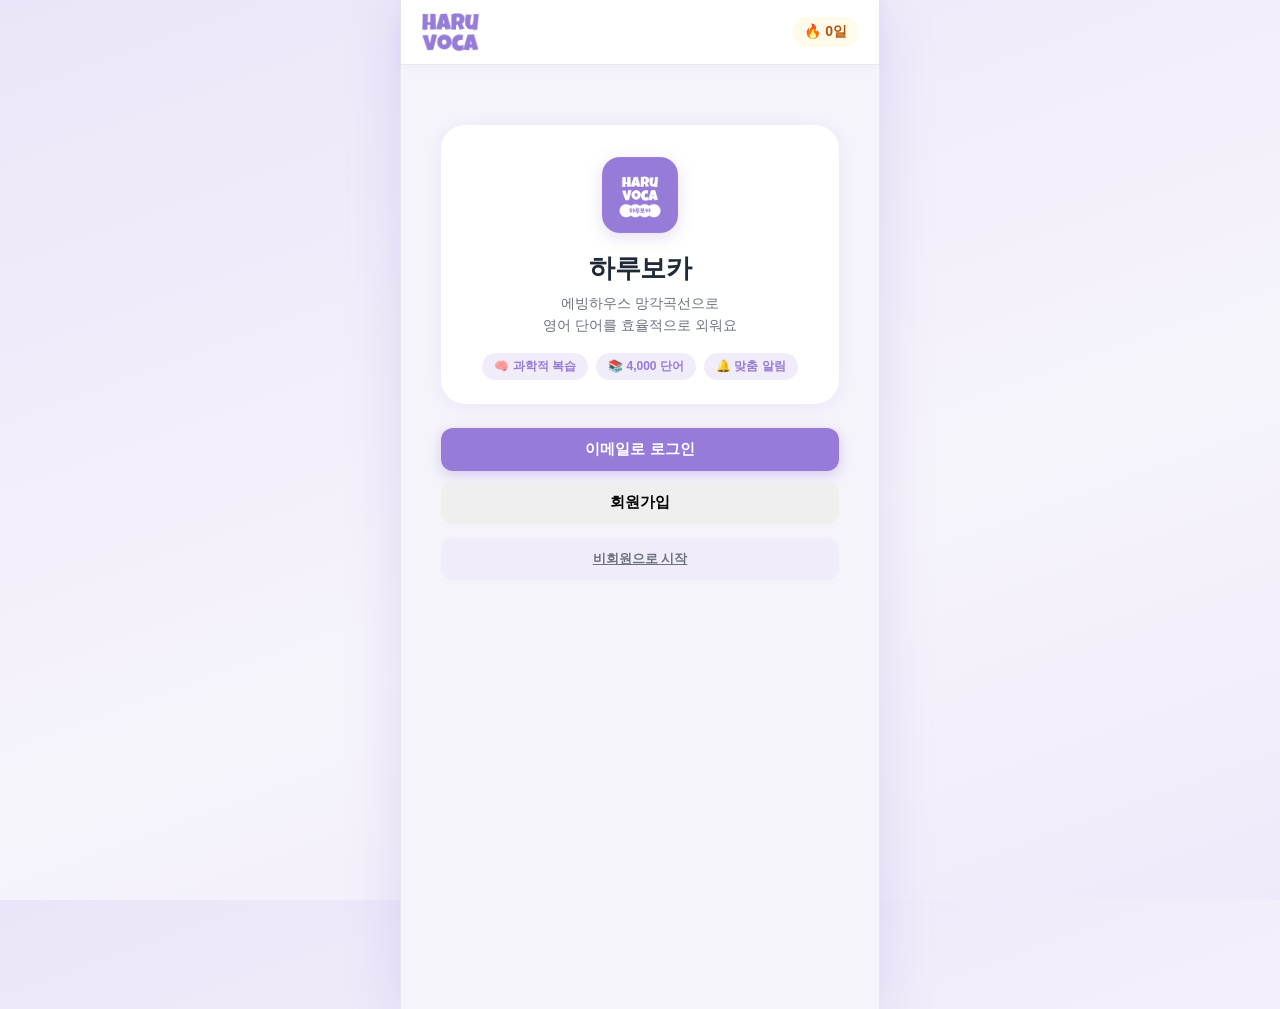
==== index.html @ da1ff1a1 "feat: 리텐션 P1 4종 — 인출 사다리·리치 큐·데일리 퀘스트·레벨테스트 검증 경쟁사 UX 분석 P1 (학습 깊이 + 습관 강화):  1) 복습 차수별 인출 사다리 (quiz" ====
<!DOCTYPE html>
<html lang="ko">
<head>
  <meta charset="UTF-8">
  <meta name="viewport" content="width=device-width, initial-scale=1.0, viewport-fit=cover">
  <meta name="theme-color" content="#967BD9">
  <meta name="description" content="하루보카 - 에빙하우스 망각곡선 기반 영어회화 단어 암기 앱">
  <title>하루보카 - 영어회화 단어암기</title>

  <!-- Google Analytics (GA4) — 본인 측정 ID(G-XXXXXXXXXX)로 한 번만 교체하면 됨 -->
  <script>
    window.GA_ID = "G-Y53DT8CBB6"; // ← GA4 속성 > 데이터 스트림에서 발급받은 측정 ID
    window.dataLayer = window.dataLayer || [];
    function gtag(){ dataLayer.push(arguments); }
    // ID가 실제 값일 때만 GA 로드 (placeholder 상태에서는 아무 동작 안 함)
    var GA_ON = /^G-/.test(GA_ID) && !/X{4}/.test(GA_ID);
    if (GA_ON) {
      var gaScript = document.createElement("script");
      gaScript.async = true;
      gaScript.src = "https://www.googletagmanager.com/gtag/js?id=" + GA_ID;
      document.head.appendChild(gaScript);
      gtag("js", new Date());
      gtag("config", GA_ID);
    }
    // 앱 어디서나 호출하는 이벤트 추적 헬퍼 (ID 미설정 시 무해한 no-op)
    window.track = function (name, params) { if (GA_ON) gtag("event", name, params || {}); };
  </script>

  <!-- Supabase (로그인 + 진도 클라우드 저장) — 프로젝트 설정 > API 에서 값 복사해 교체 -->
  <script>
    window.SB_URL = "https://zxapsgekpnfvlndfjzww.supabase.co"; // ← Project URL
    window.SB_ANON_KEY = "eyJhbGciOiJIUzI1NiIsInR5cCI6IkpXVCJ9.eyJpc3MiOiJzdXBhYmFzZSIsInJlZiI6Inp4YXBzZ2VrcG5mdmxuZGZqend3Iiwicm9sZSI6ImFub24iLCJpYXQiOjE3ODIwMTgwNjUsImV4cCI6MjA5NzU5NDA2NX0.Rm_AvhAxiQhmGgUSElL-6ewpy0_u32QNFh3IugXvucw"; // ← anon public key (공개해도 안전)
  </script>

  <!-- Web Push 알림 — `npx web-push generate-vapid-keys` 로 키 생성 후 공개키 교체 -->
  <script>
    window.VAPID_PUBLIC_KEY = "BAAKklXxAtyuZijKkfy0fbpOuPk631z1DszAO42_NxP0QZiiv7LwinhK2gp_5HCloRF3LfF2s6Z2z1jthn5cn00"; // VAPID 공개키
  </script>

  <link rel="manifest" href="manifest.json">
  <link rel="icon" type="image/png" sizes="32x32" href="icons/icon-32.png">
  <link rel="apple-touch-icon" href="icons/icon-180.png">
  <link rel="stylesheet" href="css/style.css?v=21">
</head>
<body>
  <div class="app">
    <header class="topbar">
      <img src="icons/wordmark.png" alt="하루보카 HARU VOCA" class="logo">
      <div class="topbar-streak" id="streak-badge">🔥 0일</div>
    </header>

    <main id="screen"><!-- 화면이 여기에 렌더링됨 --></main>

    <div class="ad-banner" id="ad-banner">
      <span class="ad-label">AD</span>
      <span class="ad-text">광고 영역 — 영어회화 강의 배너 자리</span>
    </div>

    <nav class="tabbar">
      <button class="tab active" data-tab="home" aria-label="홈">
        <svg viewBox="0 0 24 24" fill="none" stroke="currentColor" stroke-width="2" stroke-linecap="round" stroke-linejoin="round"><path d="M3 9l9-7 9 7v11a2 2 0 0 1-2 2H5a2 2 0 0 1-2-2z"/><polyline points="9 22 9 12 15 12 15 22"/></svg>
        <span>홈</span>
      </button>
      <button class="tab" data-tab="dict" aria-label="단어장">
        <svg viewBox="0 0 24 24" fill="none" stroke="currentColor" stroke-width="2" stroke-linecap="round" stroke-linejoin="round"><path d="M2 3h6a4 4 0 0 1 4 4v14a3 3 0 0 0-3-3H2z"/><path d="M22 3h-6a4 4 0 0 0-4 4v14a3 3 0 0 1 3-3h7z"/></svg>
        <span>단어장</span>
      </button>
      <button class="tab" data-tab="stats" aria-label="나의 학습">
        <svg viewBox="0 0 24 24" fill="none" stroke="currentColor" stroke-width="2" stroke-linecap="round" stroke-linejoin="round"><path d="M4 19.5A2.5 2.5 0 0 1 6.5 17H20"/><path d="M6.5 2H20v20H6.5A2.5 2.5 0 0 1 4 19.5v-15A2.5 2.5 0 0 1 6.5 2z"/></svg>
        <span>나의 학습</span>
      </button>
      <button class="tab" data-tab="settings" aria-label="설정">
        <svg viewBox="0 0 24 24" fill="none" stroke="currentColor" stroke-width="2" stroke-linecap="round" stroke-linejoin="round"><line x1="4" y1="21" x2="4" y2="14"/><line x1="4" y1="10" x2="4" y2="3"/><line x1="12" y1="21" x2="12" y2="12"/><line x1="12" y1="8" x2="12" y2="3"/><line x1="20" y1="21" x2="20" y2="16"/><line x1="20" y1="12" x2="20" y2="3"/><line x1="1" y1="14" x2="7" y2="14"/><line x1="9" y1="8" x2="15" y2="8"/><line x1="17" y1="16" x2="23" y2="16"/></svg>
        <span>설정</span>
      </button>
    </nav>
  </div>

  <!-- 단어 청크(id 구간별 분할)는 반드시 data.js(조립)보다 먼저 로드 -->
  <script src="js/data/words-1.js?v=21"></script>
  <script src="js/data/words-2.js?v=21"></script>
  <script src="js/data.js?v=21"></script>
  <script src="js/srs.js?v=21"></script>
  <script src="js/notifications.js?v=21"></script>
  <script src="js/app.js?v=21"></script>
  <script type="module" src="js/cloud.js?v=21"></script>
</body>
</html>
---- css/style.css ----
/* ===== 기본 설정 ===== */
* { margin: 0; padding: 0; box-sizing: border-box; }
:root {
  /* 하루보카 브랜드 컬러 (아이콘 보라색 #967BD9 기준) */
  --primary: #967BD9;
  --primary-light: #F1ECFA;
  --primary-dark: #6A4DC4;
  --green: #10b981;
  --green-light: #ecfdf5;
  --red: #ef4444;
  --red-light: #fef2f2;
  --amber: #f59e0b;
  --amber-light: #fffbeb;
  --bg: #F6F4FB;
  --card: #ffffff;
  --text: #1f2937;
  --text-sub: #6b7280;
  --border: #e5e7eb;
  --radius: 16px;
}
html, body { height: 100%; }
body {
  font-family: "Pretendard", -apple-system, BlinkMacSystemFont, "Segoe UI", "Malgun Gothic", sans-serif;
  background: var(--bg);
  color: var(--text);
  -webkit-tap-highlight-color: transparent;
}

.app {
  max-width: 480px;
  margin: 0 auto;
  min-height: 100vh;
  display: flex;
  flex-direction: column;
  background: var(--bg);
}

/* ===== 상단바 ===== */
.topbar {
  display: flex;
  justify-content: space-between;
  align-items: center;
  padding: 12px 20px;
  background: var(--card);
  border-bottom: 1px solid var(--border);
  box-shadow: 0 2px 12px rgba(150, 123, 217, 0.08);
  position: sticky;
  top: 0;
  z-index: 10;
}
.topbar .logo { height: 40px; display: block; }
.topbar-streak {
  font-size: 14px;
  font-weight: 600;
  background: var(--amber-light);
  color: #b45309;
  padding: 6px 12px;
  border-radius: 999px;
}

/* ===== 메인 화면 ===== */
#screen {
  flex: 1;
  padding: 20px 16px 24px;
  overflow-y: auto;
}

.greeting { margin-bottom: 16px; }
.greeting h2 { font-size: 20px; margin-bottom: 4px; }
.greeting p { color: var(--text-sub); font-size: 14px; }

/* ===== 카드 공통 ===== */
.card {
  background: var(--card);
  border-radius: var(--radius);
  padding: 18px;
  margin-bottom: 12px;
  border: 1px solid var(--border);
  box-shadow: 0 2px 10px rgba(150, 123, 217, 0.06);
}
.card-row {
  display: flex;
  justify-content: space-between;
  align-items: center;
  gap: 12px;
}
.card-title { font-size: 16px; font-weight: 700; margin-bottom: 4px; }
.card-sub { font-size: 13px; color: var(--text-sub); }
.card.done { opacity: 0.65; }

.badge {
  display: inline-block;
  font-size: 12px;
  font-weight: 700;
  padding: 4px 10px;
  border-radius: 999px;
  margin-bottom: 8px;
}
.badge-new { background: var(--primary-light); color: var(--primary); }
.badge-r1 { background: var(--green-light); color: #047857; }
.badge-r2 { background: var(--amber-light); color: #b45309; }
.badge-r3 { background: var(--red-light); color: #b91c1c; }
.badge-done { background: var(--border); color: var(--text-sub); }

/* ===== 버튼 ===== */
.btn {
  display: inline-block;
  white-space: nowrap;
  flex-shrink: 0;
  border: none;
  border-radius: 12px;
  font-size: 15px;
  font-weight: 700;
  padding: 12px 20px;
  cursor: pointer;
  font-family: inherit;
  transition: transform 0.1s;
}
.btn:active { transform: scale(0.97); }
.btn-primary {
  background: var(--primary);
  color: #fff;
  box-shadow: 0 4px 14px rgba(150, 123, 217, 0.35);
}
.btn-ghost { background: var(--primary-light); color: var(--primary); }
.btn-green { background: var(--green); color: #fff; }
.btn-danger { background: var(--red-light); color: var(--red); }
.btn-block { display: block; width: 100%; text-align: center; }
.btn-sm { padding: 9px 16px; font-size: 14px; }
.btn:disabled { opacity: 0.5; cursor: default; }

/* ===== 발음 듣기 버튼 ===== */
.speak-btn {
  border: none;
  background: var(--primary-light);
  border-radius: 999px;
  width: 36px;
  height: 36px;
  font-size: 16px;
  cursor: pointer;
  vertical-align: middle;
  margin-left: 4px;
  transition: transform 0.1s;
}
.speak-btn:active { transform: scale(0.88); }
.speak-btn.sm { width: 27px; height: 27px; font-size: 12px; }

/* ===== 학습 카드 (단어 암기) ===== */
.word-card {
  background: var(--card);
  border-radius: 20px;
  padding: 28px 22px;
  border: 1px solid var(--border);
  text-align: center;
  margin-bottom: 16px;
  min-height: 340px;
  display: flex;
  flex-direction: column;
  justify-content: center;
}
.word-card .word { font-size: 34px; font-weight: 800; color: var(--primary-dark); }
.word-card .pron { font-size: 14px; color: var(--text-sub); margin: 6px 0 14px; }
.word-card .mean { font-size: 18px; font-weight: 600; margin-bottom: 18px; }
.example {
  text-align: left;
  background: var(--primary-light);
  border-radius: 12px;
  padding: 12px 14px;
  margin-top: 8px;
}
.example .en { font-size: 15px; font-weight: 600; color: var(--primary-dark); }
.example .ko { font-size: 13px; color: var(--text-sub); margin-top: 3px; }

.learn-progress {
  text-align: center;
  font-size: 14px;
  color: var(--text-sub);
  margin-bottom: 12px;
  font-weight: 600;
}
.learn-nav { display: flex; gap: 10px; }
.learn-nav .btn { flex: 1; }

/* ===== 퀴즈 ===== */
.quiz-q {
  text-align: center;
  margin: 24px 0;
}
.quiz-q .label { font-size: 13px; color: var(--text-sub); margin-bottom: 8px; }
.quiz-q .word { font-size: 32px; font-weight: 800; color: var(--primary-dark); }
.choices { display: flex; flex-direction: column; gap: 10px; }
.choice {
  background: var(--card);
  border: 2px solid var(--border);
  border-radius: 12px;
  padding: 14px 16px;
  font-size: 15px;
  text-align: left;
  cursor: pointer;
  font-family: inherit;
  font-weight: 500;
}
.choice.correct { border-color: var(--green); background: var(--green-light); }
.choice.wrong { border-color: var(--red); background: var(--red-light); }
.choice:disabled { cursor: default; }
.quiz-feedback {
  text-align: center;
  font-weight: 700;
  margin: 14px 0;
  font-size: 16px;
  min-height: 24px;
}
.quiz-feedback.ok { color: var(--green); }
.quiz-feedback.no { color: var(--red); }

/* ===== 결과 화면 ===== */
.result-box { text-align: center; padding: 40px 0 20px; }
.result-box .emoji { font-size: 56px; }
.result-box h2 { margin: 14px 0 6px; }
.result-box p { color: var(--text-sub); font-size: 14px; margin-bottom: 24px; }

/* ===== 통계 ===== */
.stat-grid {
  display: grid;
  grid-template-columns: 1fr 1fr;
  gap: 12px;
  margin-bottom: 16px;
}
.stat-grid.three { grid-template-columns: 1fr 1fr 1fr; }
.stat-box {
  background: var(--card);
  border: 1px solid var(--border);
  border-radius: var(--radius);
  padding: 16px;
  text-align: center;
}
.stat-box .num { font-size: 26px; font-weight: 800; color: var(--primary); }
.stat-box .lbl { font-size: 12px; color: var(--text-sub); margin-top: 4px; }

.batch-list .card { padding: 14px 16px; }
.batch-words { font-size: 14px; font-weight: 600; margin-top: 2px; }

/* ===== 설정 ===== */
.setting-row {
  display: flex;
  justify-content: space-between;
  align-items: center;
  padding: 14px 0;
  border-bottom: 1px solid var(--border);
}
.setting-row:last-child { border-bottom: none; }
.setting-row select {
  font-family: inherit;
  font-size: 14px;
  padding: 8px 12px;
  border-radius: 10px;
  border: 1px solid var(--border);
  background: var(--bg);
}

/* ===== 광고 배너 ===== */
.ad-banner {
  display: flex;
  align-items: center;
  justify-content: center;
  gap: 8px;
  height: 56px;
  background: #ffffff;
  border-top: 1px dashed var(--border);
  color: var(--text-sub);
  font-size: 13px;
}
.ad-label {
  font-size: 10px;
  font-weight: 800;
  border: 1px solid var(--text-sub);
  border-radius: 4px;
  padding: 1px 5px;
}

/* ===== 하단 탭바 (2026 트렌드: pill 활성 표시 + 글래스 블러) ===== */
.tabbar {
  display: flex;
  gap: 6px;
  background: rgba(255, 255, 255, 0.92);
  -webkit-backdrop-filter: blur(14px);
  backdrop-filter: blur(14px);
  border-top: 1px solid var(--border);
  padding: 8px 14px calc(8px + env(safe-area-inset-bottom));
  position: sticky;
  bottom: 0;
  z-index: 10;
}
.tab {
  flex: 1;
  background: none;
  border: none;
  min-height: 50px; /* 터치 영역 48px+ 확보 */
  padding: 7px 0 6px;
  border-radius: 14px;
  color: var(--text-sub);
  cursor: pointer;
  display: flex;
  flex-direction: column;
  align-items: center;
  justify-content: center;
  gap: 3px;
  font-family: inherit;
  transition: background 0.2s, color 0.2s, transform 0.1s;
}
.tab:active { transform: scale(0.94); }
.tab svg { width: 23px; height: 23px; }
.tab span { font-size: 11px; font-weight: 600; letter-spacing: -0.2px; }
.tab.active {
  background: var(--primary-light);
  color: var(--primary-dark);
}
.tab.active svg { stroke-width: 2.4; }
.tab.active span { font-weight: 800; }

/* ===== 캐릭터 & 레벨 ===== */
.char-card {
  display: flex;
  align-items: center;
  gap: 14px;
  background: linear-gradient(135deg, #F1ECFA 0%, #ffffff 70%);
  border: 1px solid var(--border);
  border-radius: var(--radius);
  padding: 16px;
  margin-bottom: 12px;
  box-shadow: 0 2px 10px rgba(150, 123, 217, 0.08);
  text-align: left;
}
.char-card.compact { padding: 12px 16px; }
.char-icon { font-size: 44px; line-height: 1; }
.char-card.compact .char-icon { font-size: 34px; }
.char-info { flex: 1; min-width: 0; }
.char-name { font-weight: 800; font-size: 15px; }
.char-lv { color: var(--primary-dark); }
.xp-bar {
  height: 8px;
  background: #e7e1f3;
  border-radius: 999px;
  overflow: hidden;
  margin-top: 6px;
}
.xp-fill {
  height: 100%;
  background: linear-gradient(90deg, var(--primary), #b9a3e8);
  border-radius: 999px;
  transition: width 0.4s;
}
.xp-text { font-size: 11px; color: var(--text-sub); margin-top: 4px; }
.xp-gain {
  display: inline-block;
  background: var(--primary-light);
  color: var(--primary-dark);
  font-weight: 800;
  font-size: 15px;
  padding: 8px 16px;
  border-radius: 999px;
  margin: 4px 0 10px;
}

/* ===== 섹션 제목 ===== */
.section-title {
  font-size: 16px;
  margin: 18px 0 10px;
}
.section-sub { font-size: 13px; color: var(--text-sub); font-weight: 600; }

/* ===== 뱃지 ===== */
.badge-grid {
  display: grid;
  grid-template-columns: repeat(3, 1fr);
  gap: 10px;
}
.badge-item {
  background: var(--card);
  border: 1px solid var(--border);
  border-radius: 14px;
  padding: 12px 6px;
  text-align: center;
  box-shadow: 0 2px 8px rgba(150, 123, 217, 0.05);
}
.badge-item .bi-icon { font-size: 26px; }
.badge-item .bi-name { font-size: 12px; font-weight: 800; margin-top: 4px; }
.badge-item .bi-desc { font-size: 10px; color: var(--text-sub); margin-top: 2px; }
.badge-item.locked { opacity: 0.4; filter: grayscale(1); }

/* ===== 테마 칩 ===== */
.theme-chips {
  display: flex;
  gap: 8px;
  overflow-x: auto;
  padding-bottom: 6px;
  margin-bottom: 8px;
  -webkit-overflow-scrolling: touch;
  scrollbar-width: none;
}
.theme-chips::-webkit-scrollbar { display: none; }
.chip {
  flex-shrink: 0;
  border: 1px solid var(--border);
  background: var(--card);
  color: var(--text-sub);
  border-radius: 999px;
  padding: 8px 14px;
  font-size: 13px;
  font-weight: 600;
  cursor: pointer;
  font-family: inherit;
  transition: background 0.15s, color 0.15s;
}
.chip.active {
  background: var(--primary);
  border-color: var(--primary);
  color: #fff;
}

/* ===== 단어장 테마 그룹 (접이식) ===== */
.top-chips { margin-bottom: 10px; }
.theme-groups {
  display: flex;
  flex-direction: column;
  gap: 8px;
  margin-bottom: 4px;
}
.theme-group {
  border: 1px solid var(--border);
  border-radius: 12px;
  background: var(--card);
  overflow: hidden;
}
.theme-group > summary {
  list-style: none;
  cursor: pointer;
  user-select: none;
  display: flex;
  align-items: center;
  gap: 8px;
  padding: 12px 14px;
  font-size: 14px;
  font-weight: 700;
  color: var(--text);
}
.theme-group > summary::-webkit-details-marker { display: none; }
.theme-group > summary .tg-name { flex: 1; }
.theme-group > summary .tg-meta {
  font-size: 12px;
  font-weight: 600;
  color: var(--text-sub);
  background: var(--bg);
  border-radius: 999px;
  padding: 2px 9px;
}
.theme-group > summary::after {
  content: "▾";
  color: var(--text-sub);
  font-size: 12px;
  transition: transform 0.2s;
}
.theme-group[open] > summary::after { transform: rotate(180deg); }
.theme-group[open] > summary { color: var(--primary); }
.theme-group .theme-chips {
  flex-wrap: wrap;
  overflow: visible;
  padding: 0 12px 12px;
  margin: 0;
}

/* ===== 단어장 ===== */
.search-input {
  width: 100%;
  box-sizing: border-box;
  padding: 12px 14px;
  border-radius: 12px;
  border: 1px solid var(--border);
  background: var(--card);
  font-family: inherit;
  font-size: 15px;
  margin-bottom: 12px;
}
.search-input:focus {
  outline: none;
  border-color: var(--primary);
  box-shadow: 0 0 0 3px rgba(150, 123, 217, 0.2);
}
.word-item {
  background: var(--card);
  border: 1px solid var(--border);
  border-radius: 14px;
  margin-bottom: 8px;
  box-shadow: 0 2px 10px rgba(150, 123, 217, 0.05);
}
.word-item summary {
  display: flex;
  justify-content: space-between;
  align-items: center;
  gap: 10px;
  padding: 12px 14px;
  cursor: pointer;
  list-style: none;
}
.word-item summary::-webkit-details-marker { display: none; }
.word-item summary .badge { margin: 0; flex-shrink: 0; }
.wi-word { font-weight: 800; font-size: 16px; color: var(--primary-dark); }
.wi-pron { font-weight: 400; font-size: 12px; color: var(--text-sub); }
.wi-mean { font-size: 13px; margin-top: 2px; }
.wi-body { padding: 0 14px 12px; }

/* ===== PC(데스크톱) 화면 — 모바일 앱이 가운데 떠 있는 스타일 ===== */
@media (min-width: 540px) {
  body {
    background: linear-gradient(160deg, #ece5f9 0%, #f6f4fb 60%, #efeafa 100%);
  }
  .app {
    border-left: 1px solid var(--border);
    border-right: 1px solid var(--border);
    box-shadow: 0 10px 50px rgba(150, 123, 217, 0.22);
  }
}

/* ===== 빈 상태 ===== */
.empty {
  text-align: center;
  padding: 40px 20px;
  color: var(--text-sub);
}
.empty .emoji { font-size: 44px; margin-bottom: 10px; }

/* ===== 단어장 카테고리 카드 ===== */
.cat-section {
  font-size: 13px;
  font-weight: 700;
  color: var(--text-sub);
  margin: 18px 2px 8px;
}
.cat-grid { display: flex; flex-direction: column; gap: 8px; }
.cat-card {
  width: 100%;
  display: flex;
  align-items: center;
  gap: 10px;
  text-align: left;
  border: 1px solid var(--border);
  background: var(--card);
  border-radius: 14px;
  padding: 14px 14px;
  font-family: inherit;
  cursor: pointer;
  transition: background 0.15s, border-color 0.15s, transform 0.1s;
}
.cat-card:active { transform: scale(0.99); }
.cat-card.all {
  background: var(--primary-light);
  border-color: var(--primary-light);
  margin-bottom: 4px;
}
.cat-emoji { font-size: 22px; }
.cat-text { flex: 1; display: flex; flex-direction: column; gap: 2px; min-width: 0; }
.cat-name { font-size: 15px; font-weight: 700; color: var(--text); }
.cat-count { font-size: 12px; color: var(--text-sub); }
.cat-arrow { font-size: 20px; color: var(--text-sub); font-weight: 700; }

/* 뒤로가기 버튼 */
.back-btn {
  border: none;
  background: none;
  color: var(--primary-dark);
  font-family: inherit;
  font-size: 15px;
  font-weight: 700;
  cursor: pointer;
  padding: 4px 2px 10px;
}
.badge-known { background: var(--green-light); color: #047857; }

/* ===== 레벨 테스트 (온보딩) ===== */
body.onboarding .tabbar,
body.onboarding .ad-banner { display: none; }
.onb { text-align: center; padding: 8px 4px 30px; animation: onbIn 0.3s ease; }
@keyframes onbIn { from { opacity: 0; transform: translateY(8px); } to { opacity: 1; transform: none; } }
.onb h2 { font-size: 22px; margin: 6px 0 10px; }
.onb-sub { color: var(--text-sub); font-size: 14px; line-height: 1.6; }
.onb-emoji { font-size: 60px; margin-top: 24px; }
.onb-emoji.pop { animation: pop 0.5s ease; }
@keyframes pop { 0% { transform: scale(0.3); opacity: 0; } 60% { transform: scale(1.15); } 100% { transform: scale(1); opacity: 1; } }
.onb-hooks {
  display: flex; flex-direction: column; gap: 10px;
  margin: 24px 0; text-align: left;
}
.onb-hook {
  background: var(--primary-light); color: var(--primary-dark);
  border-radius: 12px; padding: 13px 16px; font-size: 14px; font-weight: 600;
}
.onb-hook span { margin-right: 8px; }
.onb.intro .btn-primary { margin-top: 8px; }

/* 테스트 진행 */
.onb.test { text-align: center; }
.onb-bar { height: 8px; background: var(--border); border-radius: 999px; overflow: hidden; margin: 6px 0 14px; }
.onb-bar-fill { height: 100%; background: var(--primary); border-radius: 999px; transition: width 0.3s; }
.onb-qnum { font-size: 13px; font-weight: 700; color: var(--text-sub); }
.onb-recall {
  font-size: 13px; color: var(--text-sub);
  background: var(--bg); border-radius: 10px; padding: 8px 12px; margin: 12px 0 22px;
}
.onb-recall.hint { background: none; }
.onb-recall b { color: var(--primary-dark); }
.onb-word { font-size: 38px; font-weight: 800; color: var(--primary-dark); }
.onb-pron { color: var(--text-sub); font-size: 15px; margin-top: 6px; }
.onb-ask { font-size: 15px; font-weight: 600; margin: 26px 0 14px; }
.onb-choices { display: flex; gap: 10px; }
.onb-choices .btn {
  flex: 1; padding: 18px 10px; font-size: 16px; font-weight: 700; border: 2px solid var(--border);
}
.onb-know { background: var(--green-light); color: #047857; border-color: var(--green-light) !important; }
.onb-no { background: var(--bg); color: var(--text-sub); }

/* 분석 중 */
.onb.analyzing { padding-top: 70px; }
.onb-spinner { font-size: 56px; animation: spin 1.1s linear infinite; display: inline-block; }
@keyframes spin { to { transform: rotate(360deg); } }

/* 결과 */
.onb-level { font-size: 30px; color: var(--primary-dark); margin: 4px 0 8px; }
.onb-vocab { font-size: 15px; color: var(--text); }
.onb-vocab b { color: var(--primary); }
.onb-desc { color: var(--text-sub); font-size: 14px; margin: 10px 0 20px; }
.onb-plan {
  background: var(--card); border: 1px solid var(--border); border-radius: 14px;
  padding: 6px 16px; margin-bottom: 20px; text-align: left;
}
.onb-plan-row {
  display: flex; justify-content: space-between; align-items: center;
  padding: 12px 0; font-size: 14px; color: var(--text-sub);
  border-bottom: 1px solid var(--border);
}
.onb-plan-row:last-child { border-bottom: none; }
.onb-plan-row b { color: var(--primary-dark); font-size: 15px; }

/* ===== 알림 토글 스위치 ===== */
.toggle-switch {
  position: relative;
  display: inline-block;
  width: 46px;
  height: 26px;
  flex-shrink: 0;
  cursor: pointer;
}
.toggle-switch input { opacity: 0; width: 0; height: 0; position: absolute; }
.toggle-slider {
  position: absolute;
  inset: 0;
  background: #d1d5db;
  border-radius: 26px;
  transition: background 0.2s;
}
.toggle-slider::before {
  content: "";
  position: absolute;
  width: 20px;
  height: 20px;
  left: 3px;
  top: 3px;
  background: #fff;
  border-radius: 50%;
  transition: transform 0.2s;
  box-shadow: 0 1px 4px rgba(0,0,0,0.18);
}
.toggle-switch input:checked + .toggle-slider { background: var(--primary); }
.toggle-switch input:checked + .toggle-slider::before { transform: translateX(20px); }

.notif-hour-sel {
  border: 1.5px solid var(--border);
  border-radius: 10px;
  padding: 7px 12px;
  font-size: 14px;
  font-family: inherit;
  color: var(--text);
  background: var(--card);
  cursor: pointer;
  outline: none;
}

/* ===== 카테고리 필터 토글 버튼 ===== */
.theme-filter-group { margin-bottom: 18px; }
.theme-filter-group-label {
  font-size: 11px;
  font-weight: 700;
  letter-spacing: 0.4px;
  color: var(--primary-dark);
  margin-bottom: 8px;
  padding-bottom: 5px;
  border-bottom: 1.5px solid var(--primary-light);
}
.theme-filter-grid {
  display: grid;
  grid-template-columns: repeat(3, 1fr);
  gap: 7px;
}
.theme-btn {
  background: #ede9f8;
  color: #7a6aab;
  border: none;
  border-radius: 10px;
  padding: 9px 4px;
  font-size: 11.5px;
  font-weight: 500;
  font-family: inherit;
  text-align: center;
  cursor: pointer;
  line-height: 1.35;
  word-break: keep-all;
  transition: background 0.15s, color 0.15s, transform 0.1s;
}
.theme-btn:active { transform: scale(0.93); }
.theme-btn.active {
  background: var(--primary);
  color: #fff;
  font-weight: 700;
  box-shadow: 0 2px 8px rgba(150, 123, 217, 0.35);
}

/* ===== 환영 화면 ===== */
.welcome-screen {
  display: flex; flex-direction: column; align-items: center;
  padding: 32px 24px 40px; min-height: 100vh; text-align: center;
}
.welcome-icon { width: 88px; height: 88px; border-radius: 22px; margin-bottom: 16px; box-shadow: 0 4px 16px rgba(150,123,217,.3); }
.welcome-title { font-size: 28px; font-weight: 800; color: var(--primary); margin-bottom: 8px; }
.welcome-sub { font-size: 15px; color: var(--text-sub); line-height: 1.6; margin-bottom: 28px; }
.welcome-feats { display: flex; flex-direction: column; gap: 10px; width: 100%; margin-bottom: 32px; }
.welcome-feat { display: flex; align-items: center; gap: 10px; background: var(--surface); border-radius: 10px; padding: 12px 14px; font-size: 14px; color: var(--text); }
.welcome-feat span { font-size: 20px; }
.btn-google-login {
  display: flex; align-items: center; justify-content: center; gap: 10px;
  background: #fff; color: #3c4043; border: 1.5px solid #dadce0;
  font-weight: 600; font-size: 15px;
}
.btn-google-login:hover { background: #f8f9fa; }

/* ===== 닉네임 설정 ===== */
.nickname-screen {
  display: flex; flex-direction: column; align-items: center;
  padding: 40px 24px; text-align: center;
}
.nickname-emoji { font-size: 48px; margin-bottom: 16px; }
.nickname-screen h2 { font-size: 20px; font-weight: 700; margin-bottom: 8px; }
.nickname-sub { font-size: 14px; color: var(--text-sub); line-height: 1.6; margin-bottom: 24px; }
.nickname-input-wrap { width: 100%; margin-bottom: 16px; }
.nickname-input {
  width: 100%; padding: 13px 16px; font-size: 16px;
  border: 1.5px solid var(--border); border-radius: 12px;
  background: var(--surface); color: var(--text); outline: none;
}
.nickname-input:focus { border-color: var(--primary); }
.nick-status { font-size: 13px; margin-top: 6px; min-height: 18px; text-align: left; }
.nick-status.ok { color: #2e7d32; }
.nick-status.error { color: #c62828; }
.nick-status.checking { color: var(--text-sub); }

/* ===== 튜토리얼 ===== */
.tutorial-screen {
  display: flex; flex-direction: column; align-items: center;
  padding: 28px 24px 40px; min-height: 100vh; text-align: center;
}
.tut-dots { display: flex; gap: 7px; margin-bottom: 28px; }
.tut-dot { width: 8px; height: 8px; border-radius: 50%; background: var(--border); transition: background .2s; }
.tut-dot.on { background: var(--primary); width: 22px; border-radius: 4px; }
.tut-emoji { font-size: 52px; margin-bottom: 14px; }
.tut-title { font-size: 19px; font-weight: 700; margin-bottom: 10px; }
.tut-body { font-size: 14px; color: var(--text-sub); line-height: 1.7; margin-bottom: 20px; }
.tut-btns { width: 100%; margin-top: auto; padding-top: 20px; }

/* 망각곡선 */
.tut-curve { width: 100%; max-width: 280px; margin: 0 auto 8px; }
.tut-curve svg { width: 100%; height: auto; }

/* 복습 타임라인 */
.tut-timeline { display: flex; align-items: center; justify-content: center; gap: 0; flex-wrap: nowrap; overflow-x: auto; padding: 8px 0; }
.tl-node { display: flex; flex-direction: column; align-items: center; gap: 4px; }
.tl-node span.tl-day { font-size: 11px; font-weight: 700; color: var(--primary); }
.tl-node span.tl-lbl { font-size: 10px; color: var(--text-sub); }
.tl-node.new .tl-day::before, .tl-node.r1 .tl-day::before,
.tl-node.r2 .tl-day::before, .tl-node.r3 .tl-day::before,
.tl-node.grad .tl-day::before { content: ""; }
.tl-node { background: var(--surface); border: 2px solid var(--primary); border-radius: 10px; padding: 6px 8px; min-width: 42px; }
.tl-node.grad { border-color: #f0c040; }
.tl-line { width: 12px; height: 2px; background: var(--border); flex-shrink: 0; }

/* 카테고리 칩 */
.tut-chips { display: flex; flex-wrap: wrap; gap: 8px; justify-content: center; padding: 8px 0; }
.tut-chip { padding: 7px 14px; border-radius: 20px; font-size: 13px; background: var(--surface); border: 1.5px solid var(--border); color: var(--text-sub); }
.tut-chip.on { background: var(--primary); border-color: var(--primary); color: #fff; font-weight: 600; }

/* 설정 박스 */
.tut-setting-box { width: 100%; background: var(--surface); border-radius: 12px; padding: 16px; }
.tut-setting-row { display: flex; justify-content: space-between; align-items: center; font-size: 14px; margin-bottom: 8px; }
.tut-setting-row strong { color: var(--primary); }
.tut-setting-tip { font-size: 12px; color: var(--text-sub); text-align: center; }
.tut-setting-tip b { color: var(--primary); }

/* 알림 목업 */
.tut-notif-mock { width: 100%; background: #f2f2f7; border-radius: 14px; padding: 12px 14px; text-align: left; }
.tut-notif-bar { display: flex; justify-content: space-between; align-items: center; margin-bottom: 4px; }
.tut-notif-app { font-size: 12px; font-weight: 600; color: #555; }
.tut-notif-time { font-size: 11px; color: #999; }
.tut-notif-body { font-size: 14px; color: #222; line-height: 1.5; }

/* ===== 신규 인증 화면 (로그인·회원가입·환영) ===== */

/* 루트: 앱 배경색 그대로 */
.auth-root {
  display: flex; flex-direction: column; align-items: center;
  min-height: 100vh; background: var(--bg); padding: 40px 24px 48px;
}

/* 브랜드 카드 */
.auth-hero {
  background: #fff; border-radius: 24px;
  box-shadow: 0 2px 20px rgba(150,123,217,.12);
  padding: 32px 24px 24px; width: 100%; text-align: center; margin-bottom: 24px;
}
.auth-hero-icon {
  width: 76px; height: 76px; border-radius: 18px;
  box-shadow: 0 4px 16px rgba(150,123,217,.25); margin-bottom: 14px;
}
.auth-hero-title { font-size: 26px; font-weight: 800; color: var(--text); letter-spacing: -0.5px; }
.auth-hero-sub { font-size: 14px; color: var(--text-sub); margin-top: 6px; line-height: 1.6; }
.auth-hero-pills {
  display: flex; gap: 8px; flex-wrap: wrap; justify-content: center; margin-top: 16px;
}
.auth-hero-pills span {
  background: var(--primary-light); color: var(--primary); border: none;
  border-radius: 999px; padding: 5px 12px; font-size: 12px; font-weight: 600;
}

/* 버튼 컨테이너 */
.auth-sheet { width: 100%; padding: 0; background: transparent; border-radius: 0; box-shadow: none; }

/* 구글 버튼 (공통) */
.btn-google-login {
  display: flex; align-items: center; justify-content: center; gap: 10px;
  background: #fff; color: #3c4043; border: 1.5px solid #dadce0;
  font-weight: 600; font-size: 15px;
}
.btn-google-login:hover, .btn-google-login:active { background: #f8f9fa; }

/* OR 구분선 */
.auth-divider {
  display: flex; align-items: center; gap: 12px; margin: 16px 0; color: var(--text-sub);
  font-size: 13px;
}
.auth-divider::before, .auth-divider::after {
  content: ""; flex: 1; height: 1px; background: var(--border);
}

/* 비회원 버튼 */
.auth-guest-btn {
  margin-top: 14px; font-size: 13px; color: var(--text-sub); text-decoration: underline;
}

/* ===== 이메일 로그인/회원가입 폼 화면 ===== */
.auth-form-screen {
  display: flex; flex-direction: column; min-height: 100vh;
  padding: 0 24px 40px; background: #fff;
}

/* 뒤로가기 버튼 */
.auth-back {
  width: 40px; height: 40px; display: flex; align-items: center; justify-content: center;
  background: none; border: none; cursor: pointer; color: var(--text);
  margin-top: 12px; margin-left: -6px; flex-shrink: 0; border-radius: 999px;
}
.auth-back:hover { background: var(--primary-light); }

/* 폼 상단 헤더 */
.auth-form-top { padding: 24px 0 20px; }
.auth-form-emoji { font-size: 40px; margin-bottom: 12px; }
.auth-form-title { font-size: 24px; font-weight: 800; color: var(--text); }
.auth-form-sub { font-size: 14px; color: var(--text-sub); margin-top: 6px; }

/* 필드 그룹 */
.auth-fields { display: flex; flex-direction: column; gap: 16px; }
.auth-field { display: flex; flex-direction: column; gap: 6px; }
.auth-label { font-size: 13px; font-weight: 600; color: var(--text); }
.auth-label-hint { font-weight: 400; color: var(--text-sub); }

/* 인풋 */
.auth-input {
  width: 100%; padding: 14px 16px; border: 1.5px solid var(--border); border-radius: 12px;
  font-size: 15px; color: var(--text); background: #fafafa; outline: none;
  transition: border-color 0.15s;
}
.auth-input:focus { border-color: var(--primary); background: #fff; box-shadow: 0 0 0 3px rgba(150,123,217,0.15); }

/* 비밀번호 행 (input + 눈 아이콘) */
.auth-input-row {
  display: flex; align-items: center; border: 1.5px solid var(--border); border-radius: 12px;
  background: #fafafa; overflow: hidden;
  transition: border-color 0.15s, box-shadow 0.15s;
}
.auth-input-row:focus-within { border-color: var(--primary); background: #fff; box-shadow: 0 0 0 3px rgba(150,123,217,0.15); }
.auth-input-row .auth-input { border: none; background: transparent; box-shadow: none; flex: 1; }
.auth-input-row .auth-input:focus { box-shadow: none; }
.auth-eye {
  width: 44px; height: 100%; display: flex; align-items: center; justify-content: center;
  background: none; border: none; cursor: pointer; color: var(--text-sub); flex-shrink: 0;
}
.auth-eye:hover { color: var(--primary); }

/* 비밀번호 강도 바 */
.pw-strength-wrap { display: flex; align-items: center; gap: 8px; margin-top: 4px; }
.pw-strength-bar { flex: 1; height: 4px; background: var(--border); border-radius: 999px; overflow: hidden; }
.pw-strength-fill { height: 100%; border-radius: 999px; transition: width 0.3s, background 0.3s; }
.pw-strength-label { font-size: 11px; font-weight: 600; flex-shrink: 0; }

/* 에러/성공 메시지 */
.auth-error { font-size: 13px; color: var(--red); min-height: 18px; }
.auth-error.ok { color: var(--green); }

/* 비밀번호 찾기 링크 */
.auth-text-btn {
  background: none; border: none; cursor: pointer; font-size: 13px;
  color: var(--text-sub); text-align: center; padding: 6px 0;
  text-decoration: underline; text-underline-offset: 2px;
}
.auth-text-btn:hover { color: var(--primary); }

/* 하단 전환 링크 */
.auth-switch {
  margin-top: auto; padding-top: 28px; text-align: center;
  font-size: 14px; color: var(--text-sub);
}
.auth-link {
  background: none; border: none; cursor: pointer; font-size: 14px;
  font-weight: 700; color: var(--primary); text-decoration: underline; text-underline-offset: 2px;
}
.auth-link:hover { opacity: 0.8; }

/* ===== 데일리 퀘스트 ===== */
.quest-card .quest-row {
  display: flex; align-items: center; gap: 8px;
  font-size: 14px; color: var(--text); padding: 5px 0;
}
.quest-card .quest-row.done { color: var(--text-sub); }
.quest-card .quest-row.done { text-decoration: line-through; text-decoration-color: var(--border); }
.quest-count { margin-left: auto; font-size: 12px; color: var(--text-sub); font-variant-numeric: tabular-nums; }
.quest-done-tag { font-size: 12px; color: var(--green); font-weight: 600; margin-left: 4px; }

/* ===== 퀴즈 인출 사다리 (한→영 · 듣기 · 철자) ===== */
.quiz-mean { font-size: 22px !important; line-height: 1.4; }
.listen-play {
  width: 84px; height: 84px; border-radius: 50%;
  background: var(--primary-light); border: 2px solid var(--primary);
  font-size: 36px; cursor: pointer; margin: 8px auto 4px; display: block;
  transition: transform .1s;
}
.listen-play:active { transform: scale(0.93); }
.spell-row { display: flex; gap: 8px; margin: 16px 0 4px; }
.spell-input {
  flex: 1; padding: 14px 16px; font-size: 17px;
  border: 2px solid var(--border); border-radius: 12px;
  background: var(--card); color: var(--text); outline: none;
}
.spell-input:focus { border-color: var(--primary); }
.leech-tag { color: var(--amber); font-weight: 700; font-size: 12px; }

/* ===== iOS 설치 안내 배너 ===== */
.ios-banner { position: relative; border-left: 4px solid var(--primary); padding-right: 40px; }
.ios-banner-x {
  position: absolute; top: 10px; right: 10px;
  width: 28px; height: 28px; border-radius: 50%;
  background: var(--bg); border: none; color: var(--text-sub);
  cursor: pointer; font-size: 13px;
}

/* ===== 스트릭 프리즈 · 복습 순연 · 복귀 ===== */
.freeze-notice { border-left: 4px solid #64b5f6; background: #f2f9ff; }
.freeze-count {
  font-size: 12px; font-weight: 600; color: var(--primary);
  background: var(--primary-light); border-radius: 999px; padding: 2px 8px; margin-left: 6px;
  vertical-align: 1px;
}
.deferred-note { background: var(--bg); border-style: dashed; }
.deferred-note .card-sub { line-height: 1.6; }
.comeback-box .emoji { font-size: 56px; }
.comeback-box p b { color: var(--primary); }

/* ===== 휴대폰 번호 입력 ===== */
.phone-input-row {
  display: flex; align-items: stretch; border: 1.5px solid var(--border); border-radius: 12px;
  background: #fafafa; overflow: hidden; transition: border-color .15s, box-shadow .15s;
}
.phone-input-row:focus-within { border-color: var(--primary); background: #fff; box-shadow: 0 0 0 3px rgba(150,123,217,.15); }
.phone-prefix {
  padding: 0 12px; font-size: 14px; font-weight: 600; color: var(--text-sub);
  border-right: 1px solid var(--border); display: flex; align-items: center; flex-shrink: 0;
}
.phone-input-row input {
  flex: 1; padding: 14px 16px 14px 12px; border: none; background: transparent;
  font-size: 15px; color: var(--text); outline: none;
}

/* ===== OTP 6자리 박스 입력 ===== */
.otp-inputs { display: flex; gap: 8px; justify-content: center; margin: 20px 0; }
.otp-digit {
  width: 44px; height: 54px; border: 2px solid var(--border); border-radius: 12px;
  text-align: center; font-size: 22px; font-weight: 700; color: var(--text);
  background: #fafafa; outline: none; caret-color: var(--primary);
  transition: border-color .15s, background .15s;
}
.otp-digit:focus { border-color: var(--primary); background: #fff; }
.otp-digit.filled { border-color: var(--primary); background: var(--primary-light); }

/* ===== 프로필 설정 칩 선택기 (나이대·성별) ===== */
.profile-chip-group { display: flex; flex-wrap: wrap; gap: 8px; }
.profile-chip {
  padding: 8px 16px; border-radius: 999px; font-size: 13px; font-weight: 500;
  border: 1.5px solid var(--border); background: #fff; color: var(--text-sub);
  cursor: pointer; transition: all .15s; user-select: none;
}
.profile-chip.selected { background: var(--primary); border-color: var(--primary); color: #fff; font-weight: 600; }

/* ===== 이메일 인증 안내 (레거시 fallback) ===== */
.auth-confirm-wrap {
  display: flex; flex-direction: column; align-items: center; text-align: center;
  padding-top: 64px; flex: 1;
}
.auth-confirm-icon { font-size: 64px; margin-bottom: 20px; }
.auth-confirm-email {
  font-size: 16px; font-weight: 700; color: var(--primary);
  margin: 12px 0; word-break: break-all;
}
.auth-confirm-desc { font-size: 15px; color: var(--text); line-height: 1.7; }
.auth-confirm-hint {
  margin-top: 20px; background: var(--primary-light); border-radius: 12px;
  padding: 12px 16px; font-size: 13px; color: var(--text-sub); line-height: 1.6;
}
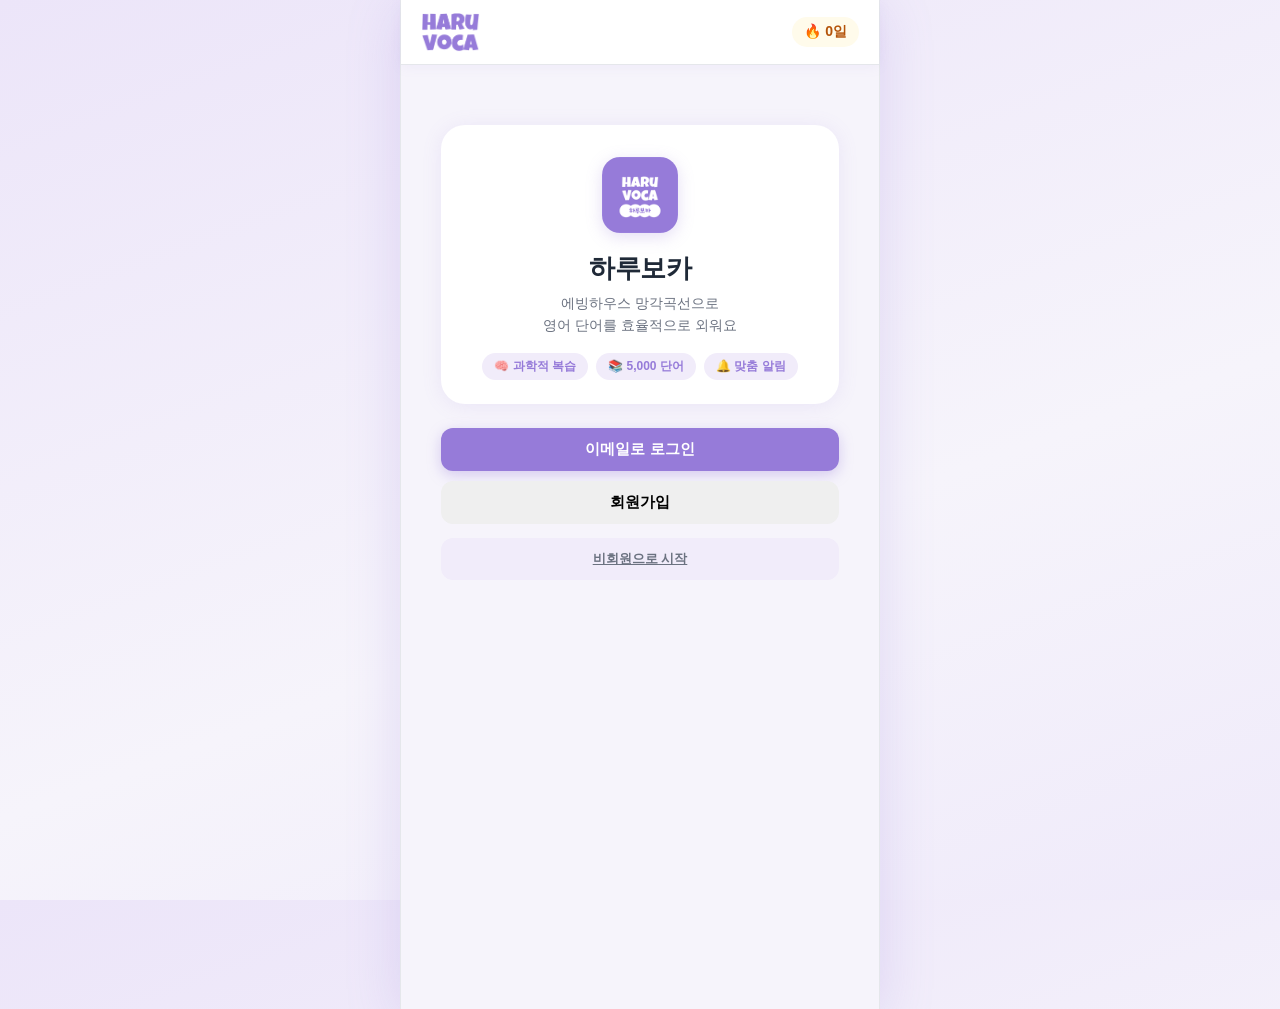
==== commit 71815e0d: "feat: 콘텐츠 확장 Phase 1 — 새 단어 1,000개 (id 4001~5000, B1 보강~B2 진입) words-3.js 청크 추가 — 총 5,000단어. 신규 테마 1" ====
--- a/index.html
+++ b/index.html
@@ -40,7 +40,7 @@
   <link rel="manifest" href="manifest.json">
   <link rel="icon" type="image/png" sizes="32x32" href="icons/icon-32.png">
   <link rel="apple-touch-icon" href="icons/icon-180.png">
-  <link rel="stylesheet" href="css/style.css?v=21">
+  <link rel="stylesheet" href="css/style.css?v=25">
 </head>
 <body>
   <div class="app">
@@ -77,12 +77,13 @@
   </div>
 
   <!-- 단어 청크(id 구간별 분할)는 반드시 data.js(조립)보다 먼저 로드 -->
-  <script src="js/data/words-1.js?v=21"></script>
-  <script src="js/data/words-2.js?v=21"></script>
-  <script src="js/data.js?v=21"></script>
-  <script src="js/srs.js?v=21"></script>
-  <script src="js/notifications.js?v=21"></script>
-  <script src="js/app.js?v=21"></script>
-  <script type="module" src="js/cloud.js?v=21"></script>
+  <script src="js/data/words-1.js?v=25"></script>
+  <script src="js/data/words-2.js?v=25"></script>
+  <script src="js/data/words-3.js?v=25"></script>
+  <script src="js/data.js?v=25"></script>
+  <script src="js/srs.js?v=25"></script>
+  <script src="js/notifications.js?v=25"></script>
+  <script src="js/app.js?v=25"></script>
+  <script type="module" src="js/cloud.js?v=25"></script>
 </body>
 </html>
--- a/css/style.css
+++ b/css/style.css
@@ -84,6 +84,11 @@
   align-items: center;
   gap: 12px;
 }
+/* 리스트 행 보호 규칙: 가변 텍스트는 줄어들고(min-width:0), 불변 요소(배지·버튼)는 절대 안 눌림 */
+.card-row > div { min-width: 0; }
+.card-row .badge, .setting-row .badge { flex-shrink: 0; }
+.setting-row > div:first-child { min-width: 0; }
+.setting-row .btn, .setting-row .toggle-switch, .setting-row select { flex-shrink: 0; }
 .card-title { font-size: 16px; font-weight: 700; margin-bottom: 4px; }
 .card-sub { font-size: 13px; color: var(--text-sub); }
 .card.done { opacity: 0.65; }
@@ -95,7 +100,14 @@
   padding: 4px 10px;
   border-radius: 999px;
   margin-bottom: 8px;
-}
+  white-space: nowrap;
+}
+
+/* 세그먼트 진행 바 — "복습 n/3" 텍스트를 대체하는 공용 컴포넌트 */
+.seg { display: inline-flex; gap: 3px; vertical-align: -1px; }
+.seg i { width: 14px; height: 6px; border-radius: 3px; background: var(--border); }
+.seg i.on { background: var(--primary); }
+.seg.grad i.on { background: var(--green); }
 .badge-new { background: var(--primary-light); color: var(--primary); }
 .badge-r1 { background: var(--green-light); color: #047857; }
 .badge-r2 { background: var(--amber-light); color: #b45309; }
@@ -237,10 +249,28 @@
 .stat-box .num { font-size: 26px; font-weight: 800; color: var(--primary); }
 .stat-box .lbl { font-size: 12px; color: var(--text-sub); margin-top: 4px; }
 
-.batch-list .card { padding: 14px 16px; }
-.batch-words { font-size: 14px; font-weight: 600; margin-top: 2px; }
+.batch-list .card { padding: 14px 16px; cursor: pointer; }
+.batch-card .card-sub { display: flex; align-items: center; gap: 5px; }
+.batch-words {
+  font-size: 14px; font-weight: 600; margin-top: 4px;
+  white-space: nowrap; overflow: hidden; text-overflow: ellipsis;
+}
+.batch-card.open .batch-words { white-space: normal; overflow: visible; }
+.batch-status { font-size: 11px; font-weight: 700; color: var(--primary); white-space: nowrap; }
+.batch-status.grad { color: var(--green); }
 
 /* ===== 설정 ===== */
+/* 섹션 헤더 — 그룹 카드 위 라벨 (계정/학습/알림·소리/기타/위험 구역) */
+.settings-section {
+  font-size: 12px; font-weight: 800; letter-spacing: 0.05em;
+  color: var(--text-sub); margin: 20px 4px 8px;
+}
+.settings-section.danger { color: var(--red); }
+.card.danger-zone { border-color: var(--red); }
+.settings-version {
+  text-align: center; font-size: 12px; color: var(--text-sub);
+  line-height: 1.6; margin: 24px 0 8px;
+}
 .setting-row {
   display: flex;
   justify-content: space-between;
@@ -249,6 +279,11 @@
   border-bottom: 1px solid var(--border);
 }
 .setting-row:last-child { border-bottom: none; }
+/* 그룹 카드: 첫 행 위·마지막 행 아래 여백은 카드 패딩이 담당 → 행 간격 컴팩트 */
+.card > .setting-row:first-child { padding-top: 0; }
+.card > .setting-row:last-child { padding-bottom: 0; }
+/* 펼침 body(알림 시간·카테고리 필터) 앞의 마지막 행 — 구분선·아래 여백 제거 */
+.setting-row.tail { border-bottom: none; padding-bottom: 0; }
 .setting-row select {
   font-family: inherit;
   font-size: 14px;
@@ -504,9 +539,28 @@
 }
 .word-item summary::-webkit-details-marker { display: none; }
 .word-item summary .badge { margin: 0; flex-shrink: 0; }
-.wi-word { font-weight: 800; font-size: 16px; color: var(--primary-dark); }
-.wi-pron { font-weight: 400; font-size: 12px; color: var(--text-sub); }
-.wi-mean { font-size: 13px; margin-top: 2px; }
+/* 2줄 고정 행: 단어 1줄 + (뜻 · 발음) 1줄 — 접힘 상태에선 절대 안 늘어남 */
+.wi-main { flex: 1; min-width: 0; }
+.wi-word {
+  font-weight: 800; font-size: 16px; color: var(--primary-dark);
+  white-space: nowrap; overflow: hidden; text-overflow: ellipsis;
+}
+.wi-meta {
+  font-size: 12.5px; color: var(--text-sub); margin-top: 2px;
+  white-space: nowrap; overflow: hidden; text-overflow: ellipsis;
+}
+.wi-meta b { color: var(--text); font-weight: 600; }
+/* 펼치면 말줄임 해제 — 전체 뜻·발음 표시 */
+.word-item[open] .wi-word, .word-item[open] .wi-meta { white-space: normal; overflow: visible; }
+/* 학습 상태 = 좌측 색 스트라이프 (텍스트 배지 대신) */
+.word-item.st-learn { border-left: 4px solid var(--primary); }
+.word-item.st-grad { border-left: 4px solid var(--green); }
+.word-item.st-weak { border-left: 4px solid var(--red); }
+/* 우측 컴팩트 상태 표시 */
+.wi-state { font-size: 11px; font-weight: 800; flex-shrink: 0; white-space: nowrap; }
+.wi-state.weak { color: var(--red); }
+.wi-state.known { color: var(--text-sub); font-weight: 600; }
+.word-item summary .seg { flex-shrink: 0; }
 .wi-body { padding: 0 14px 12px; }
 
 /* ===== PC(데스크톱) 화면 — 모바일 앱이 가운데 떠 있는 스타일 ===== */
@@ -536,7 +590,11 @@
   color: var(--text-sub);
   margin: 18px 2px 8px;
 }
-.cat-grid { display: flex; flex-direction: column; gap: 8px; }
+/* 테마 카드는 2열 타일 — 인덱스 스크롤 절반 (오답노트·전체 보기는 그리드 밖 풀폭) */
+.cat-grid { display: grid; grid-template-columns: 1fr 1fr; gap: 8px; }
+.cat-grid .cat-card { padding: 12px 10px; gap: 6px; }
+.cat-grid .cat-name { font-size: 13.5px; white-space: nowrap; overflow: hidden; text-overflow: ellipsis; }
+.cat-grid .cat-arrow { display: none; }
 .cat-card {
   width: 100%;
   display: flex;
@@ -940,7 +998,21 @@
 }
 .auth-link:hover { opacity: 0.8; }
 
-/* ===== 데일리 퀘스트 ===== */
+/* ===== 방어전 · 오답노트 ===== */
+.badge-weak { background: var(--red-light); color: var(--red); }
+.badge-defense { background: var(--amber-light); color: var(--amber); }
+.defense-card { border-left: 4px solid var(--amber); }
+.cat-card.weak-note { border: 1.5px solid var(--red); }
+.cat-card.weak-note .cat-name { color: var(--red); font-weight: 700; }
+
+/* ===== 데일리 퀘스트 (기본 접힘 — 헤더 탭으로 펼침) ===== */
+.quest-head { display: flex; justify-content: space-between; align-items: center; cursor: pointer; }
+.quest-head .card-title { margin-bottom: 0; }
+.quest-progress { font-size: 12px; font-weight: 700; color: var(--text-sub); }
+.quest-chevron { font-size: 13px; color: var(--text-sub); transition: transform 0.15s; }
+.quest-card.open .quest-chevron { transform: rotate(180deg); }
+.quest-body { display: none; margin-top: 8px; }
+.quest-card.open .quest-body { display: block; }
 .quest-card .quest-row {
   display: flex; align-items: center; gap: 8px;
   font-size: 14px; color: var(--text); padding: 5px 0;
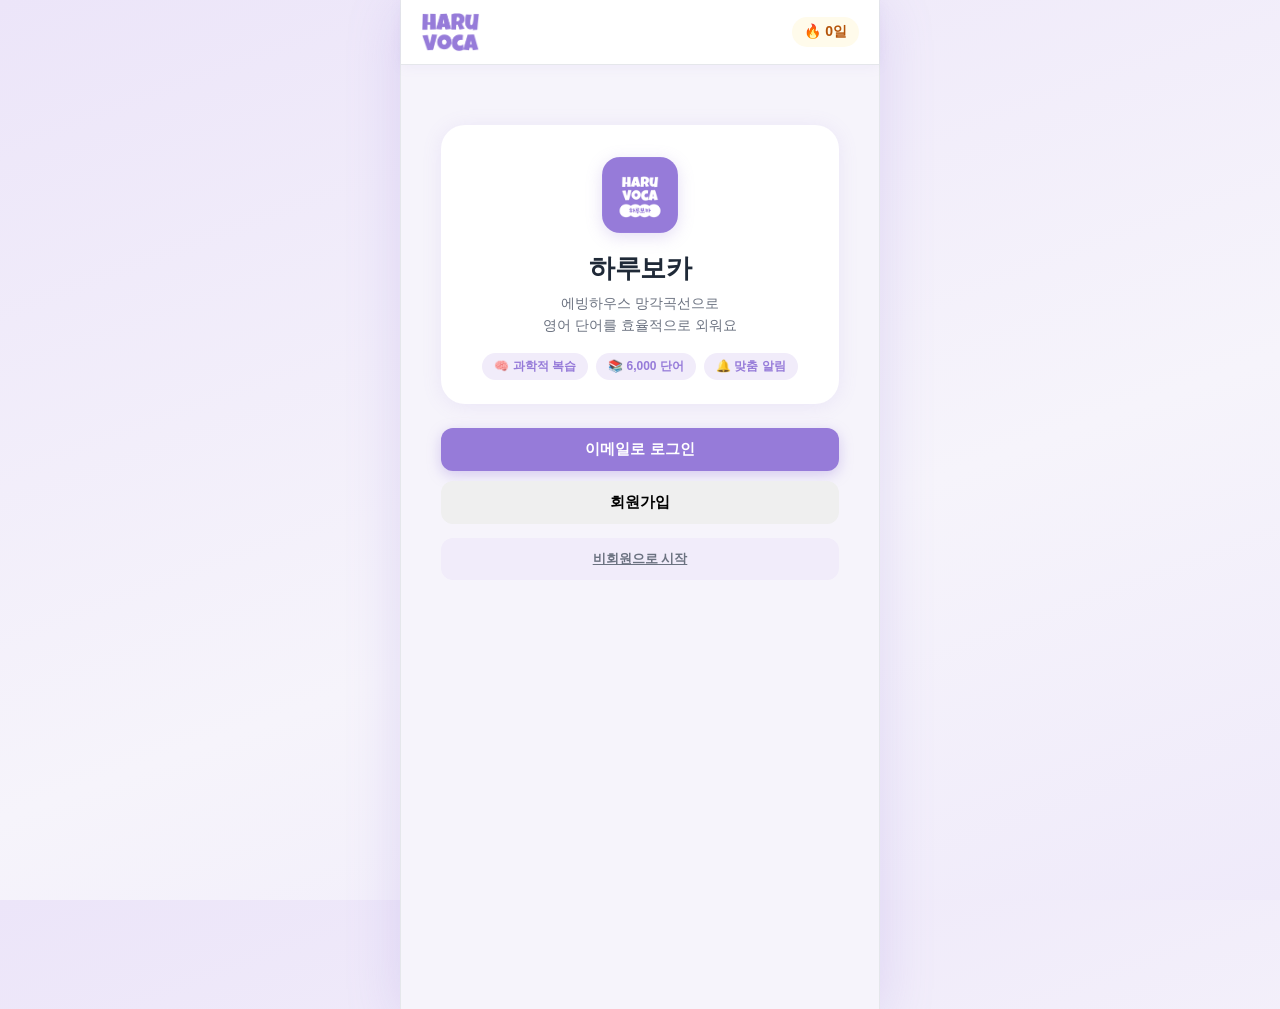
==== commit 35af5e81: "feat: 콘텐츠 확장 Phase 2 — 새 단어 1,000개 (id 5001~6000, B2 대량) words-4.js 청크 추가 — 총 6,000단어. 신규 테마 11종 등록 " ====
--- a/index.html
+++ b/index.html
@@ -40,7 +40,7 @@
   <link rel="manifest" href="manifest.json">
   <link rel="icon" type="image/png" sizes="32x32" href="icons/icon-32.png">
   <link rel="apple-touch-icon" href="icons/icon-180.png">
-  <link rel="stylesheet" href="css/style.css?v=25">
+  <link rel="stylesheet" href="css/style.css?v=26">
 </head>
 <body>
   <div class="app">
@@ -77,13 +77,14 @@
   </div>
 
   <!-- 단어 청크(id 구간별 분할)는 반드시 data.js(조립)보다 먼저 로드 -->
-  <script src="js/data/words-1.js?v=25"></script>
-  <script src="js/data/words-2.js?v=25"></script>
-  <script src="js/data/words-3.js?v=25"></script>
-  <script src="js/data.js?v=25"></script>
-  <script src="js/srs.js?v=25"></script>
-  <script src="js/notifications.js?v=25"></script>
-  <script src="js/app.js?v=25"></script>
-  <script type="module" src="js/cloud.js?v=25"></script>
+  <script src="js/data/words-1.js?v=26"></script>
+  <script src="js/data/words-2.js?v=26"></script>
+  <script src="js/data/words-3.js?v=26"></script>
+  <script src="js/data/words-4.js?v=26"></script>
+  <script src="js/data.js?v=26"></script>
+  <script src="js/srs.js?v=26"></script>
+  <script src="js/notifications.js?v=26"></script>
+  <script src="js/app.js?v=26"></script>
+  <script type="module" src="js/cloud.js?v=26"></script>
 </body>
 </html>
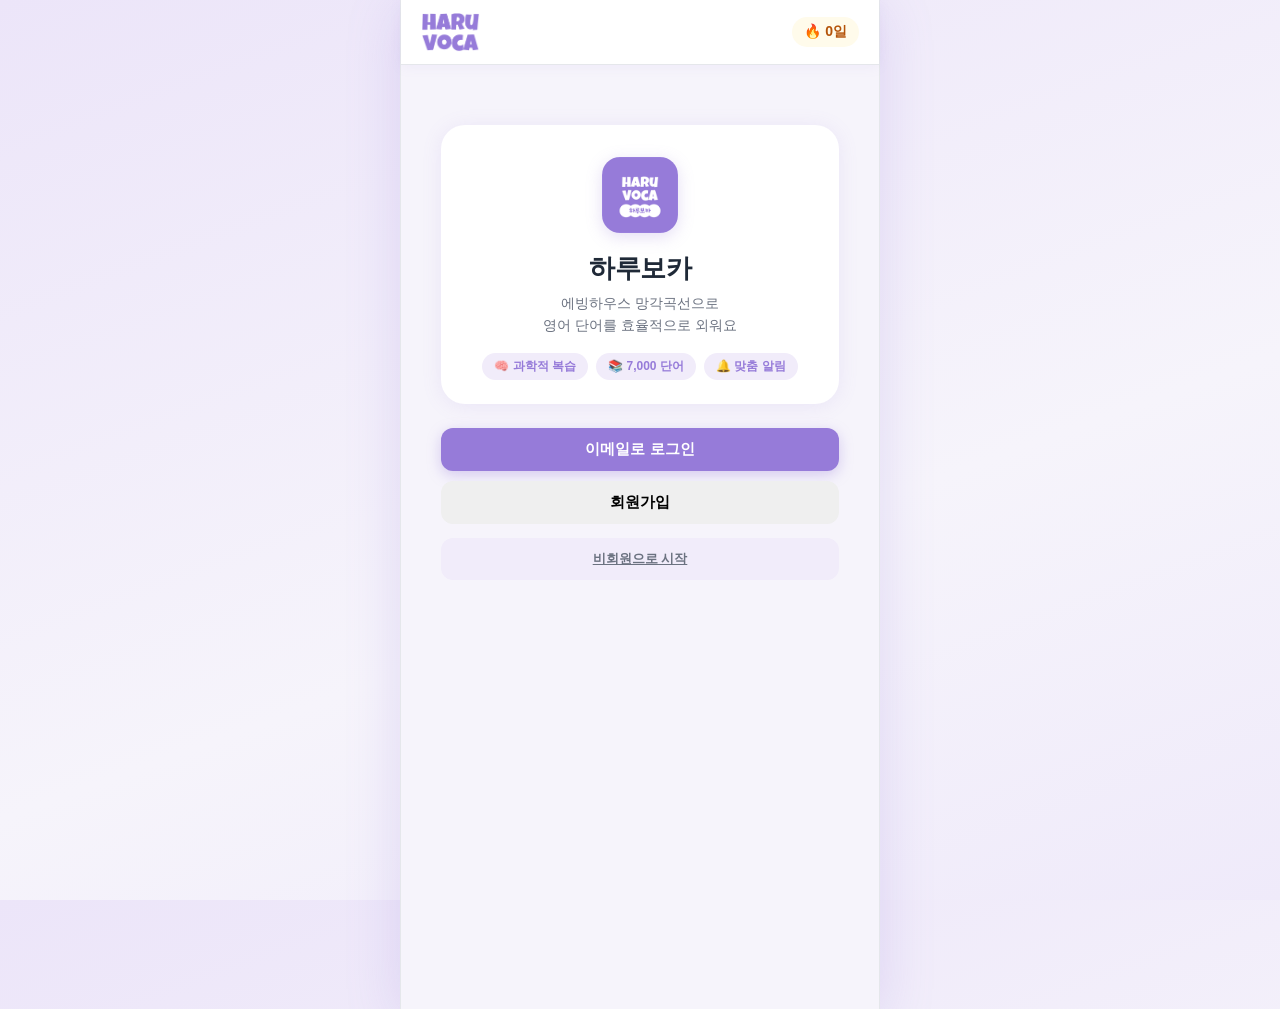
==== commit e24a6467: "feat: 콘텐츠 확장 Phase 3 — 새 단어 1,000개 (id 6001~7000, B2 잔여~C1 진입) - words-5.js 신설: 과학·실험 / 우주·천문 / 지리·지" ====
--- a/index.html
+++ b/index.html
@@ -40,7 +40,7 @@
   <link rel="manifest" href="manifest.json">
   <link rel="icon" type="image/png" sizes="32x32" href="icons/icon-32.png">
   <link rel="apple-touch-icon" href="icons/icon-180.png">
-  <link rel="stylesheet" href="css/style.css?v=26">
+  <link rel="stylesheet" href="css/style.css?v=27">
 </head>
 <body>
   <div class="app">
@@ -77,14 +77,15 @@
   </div>
 
   <!-- 단어 청크(id 구간별 분할)는 반드시 data.js(조립)보다 먼저 로드 -->
-  <script src="js/data/words-1.js?v=26"></script>
-  <script src="js/data/words-2.js?v=26"></script>
-  <script src="js/data/words-3.js?v=26"></script>
-  <script src="js/data/words-4.js?v=26"></script>
-  <script src="js/data.js?v=26"></script>
-  <script src="js/srs.js?v=26"></script>
-  <script src="js/notifications.js?v=26"></script>
-  <script src="js/app.js?v=26"></script>
-  <script type="module" src="js/cloud.js?v=26"></script>
+  <script src="js/data/words-1.js?v=27"></script>
+  <script src="js/data/words-2.js?v=27"></script>
+  <script src="js/data/words-3.js?v=27"></script>
+  <script src="js/data/words-4.js?v=27"></script>
+  <script src="js/data/words-5.js?v=27"></script>
+  <script src="js/data.js?v=27"></script>
+  <script src="js/srs.js?v=27"></script>
+  <script src="js/notifications.js?v=27"></script>
+  <script src="js/app.js?v=27"></script>
+  <script type="module" src="js/cloud.js?v=27"></script>
 </body>
 </html>
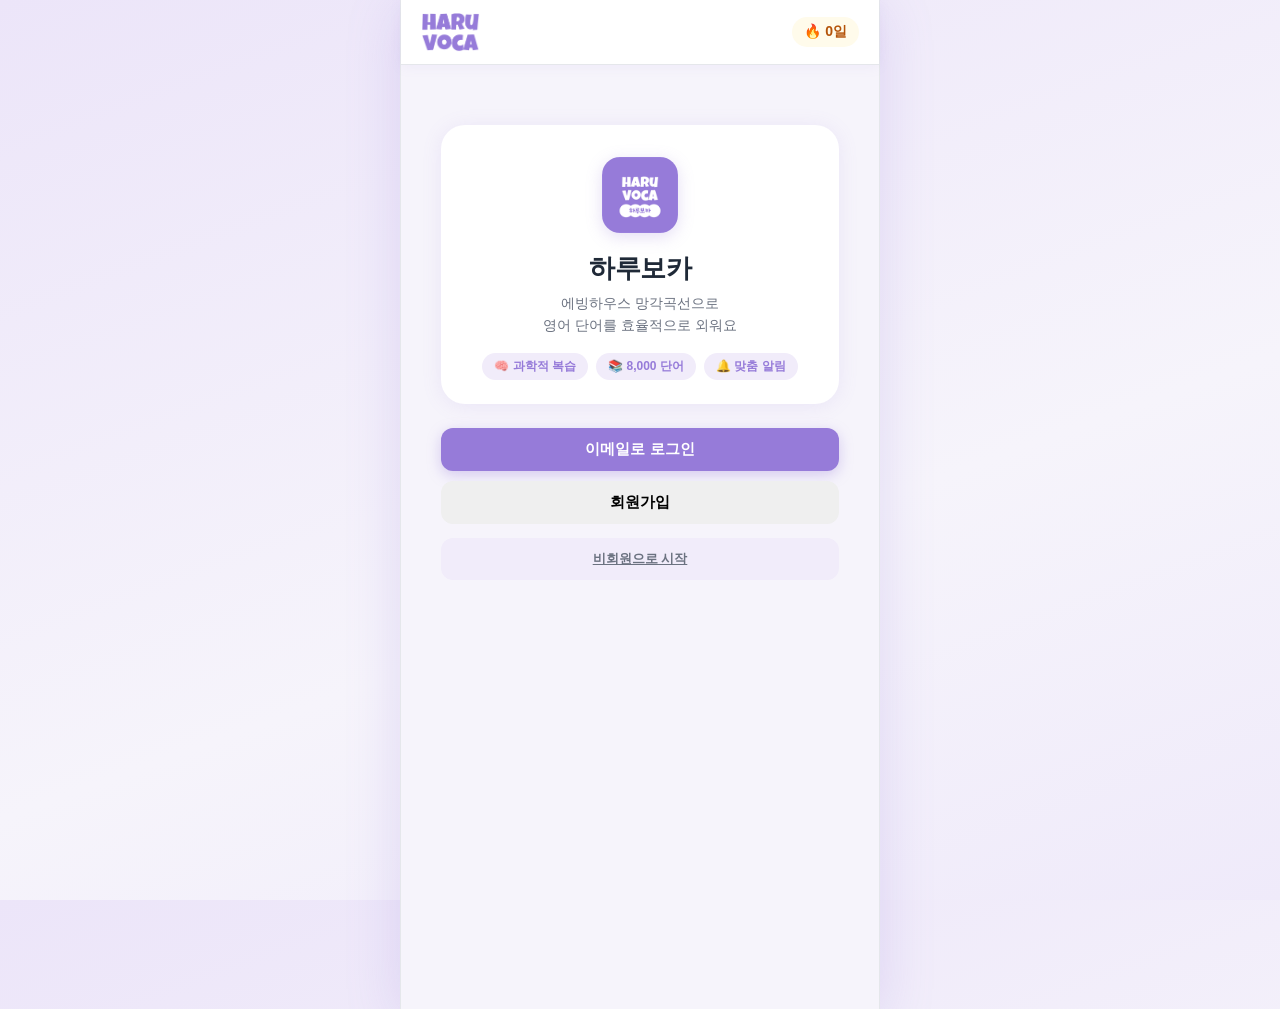
==== commit 2b9648f1: "feat: 콘텐츠 확장 Phase 4 — 새 단어 1,000개 (id 7001~8000, C1 위주) - words-6.js 신설: 예술·미술·건축 / 공연·무대·제작 / 언론·출" ====
--- a/index.html
+++ b/index.html
@@ -40,7 +40,7 @@
   <link rel="manifest" href="manifest.json">
   <link rel="icon" type="image/png" sizes="32x32" href="icons/icon-32.png">
   <link rel="apple-touch-icon" href="icons/icon-180.png">
-  <link rel="stylesheet" href="css/style.css?v=27">
+  <link rel="stylesheet" href="css/style.css?v=28">
 </head>
 <body>
   <div class="app">
@@ -77,15 +77,16 @@
   </div>
 
   <!-- 단어 청크(id 구간별 분할)는 반드시 data.js(조립)보다 먼저 로드 -->
-  <script src="js/data/words-1.js?v=27"></script>
-  <script src="js/data/words-2.js?v=27"></script>
-  <script src="js/data/words-3.js?v=27"></script>
-  <script src="js/data/words-4.js?v=27"></script>
-  <script src="js/data/words-5.js?v=27"></script>
-  <script src="js/data.js?v=27"></script>
-  <script src="js/srs.js?v=27"></script>
-  <script src="js/notifications.js?v=27"></script>
-  <script src="js/app.js?v=27"></script>
-  <script type="module" src="js/cloud.js?v=27"></script>
+  <script src="js/data/words-1.js?v=28"></script>
+  <script src="js/data/words-2.js?v=28"></script>
+  <script src="js/data/words-3.js?v=28"></script>
+  <script src="js/data/words-4.js?v=28"></script>
+  <script src="js/data/words-5.js?v=28"></script>
+  <script src="js/data/words-6.js?v=28"></script>
+  <script src="js/data.js?v=28"></script>
+  <script src="js/srs.js?v=28"></script>
+  <script src="js/notifications.js?v=28"></script>
+  <script src="js/app.js?v=28"></script>
+  <script type="module" src="js/cloud.js?v=28"></script>
 </body>
 </html>
